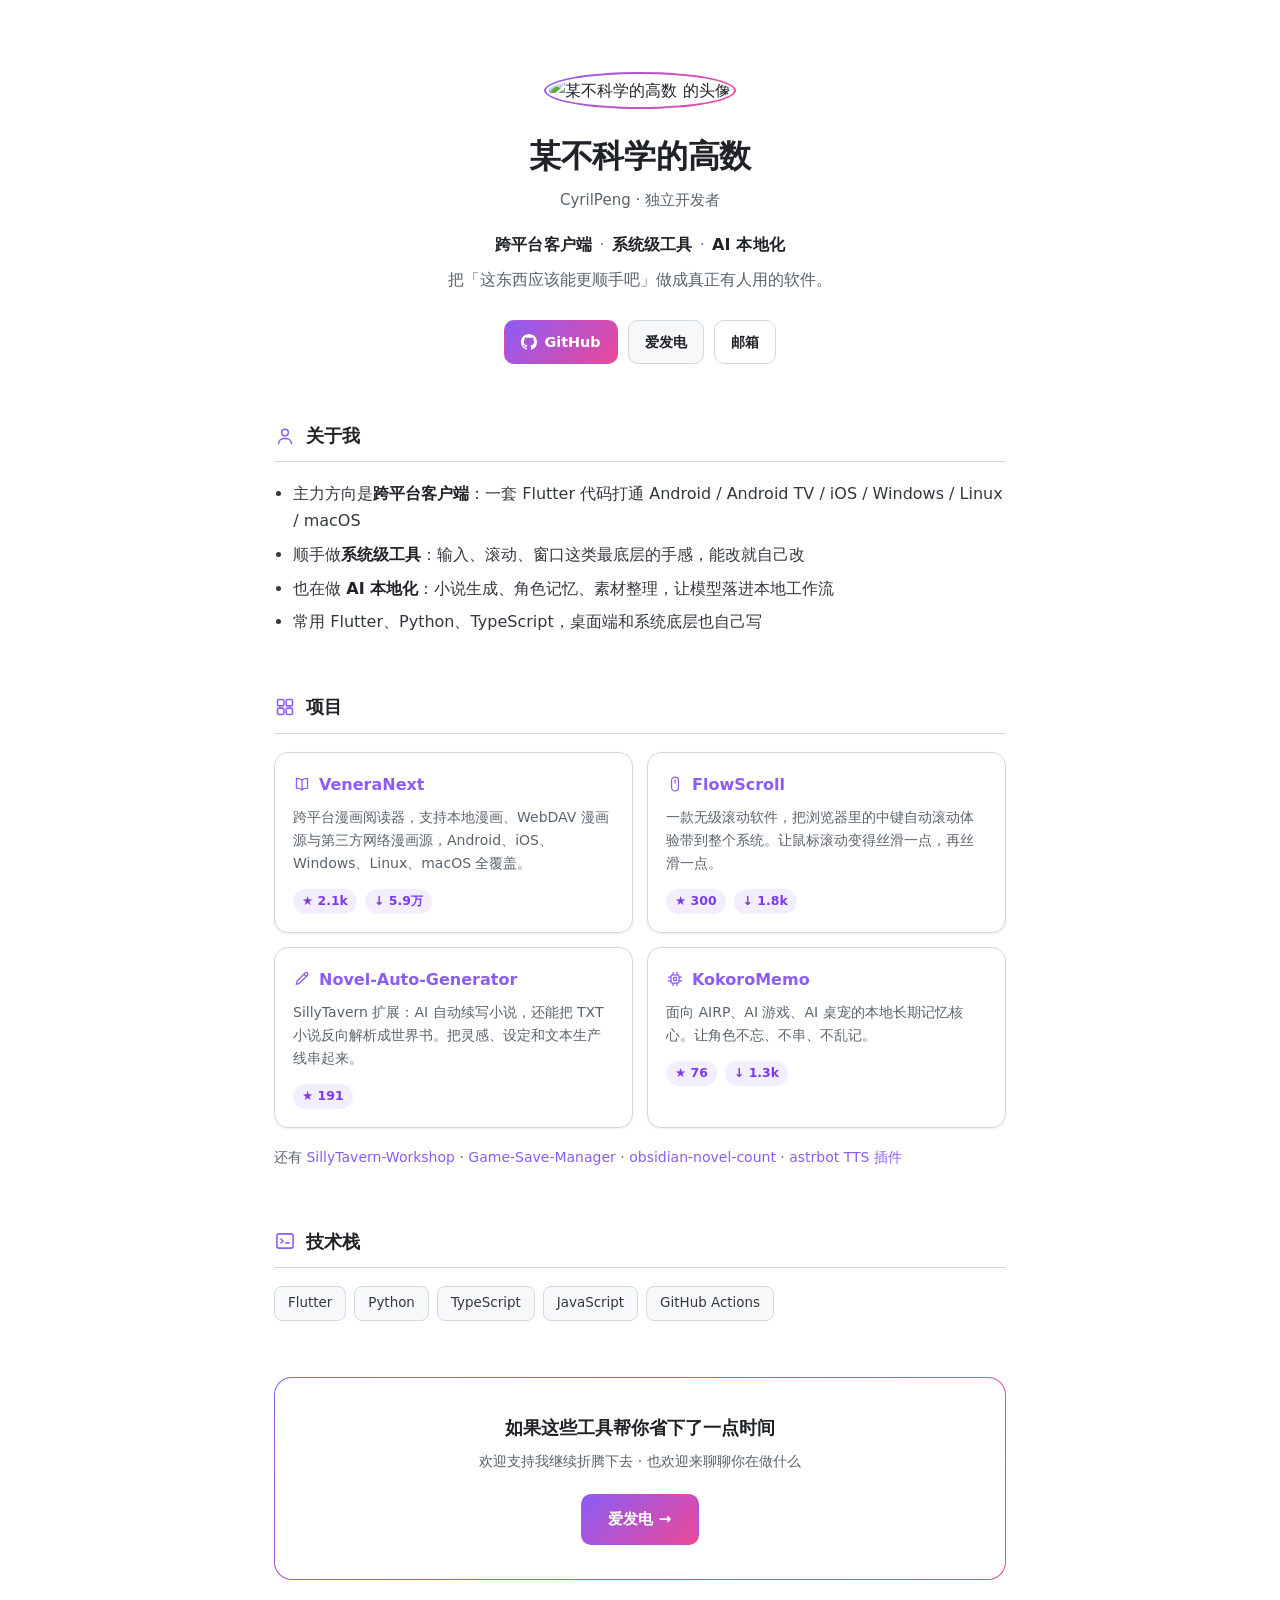
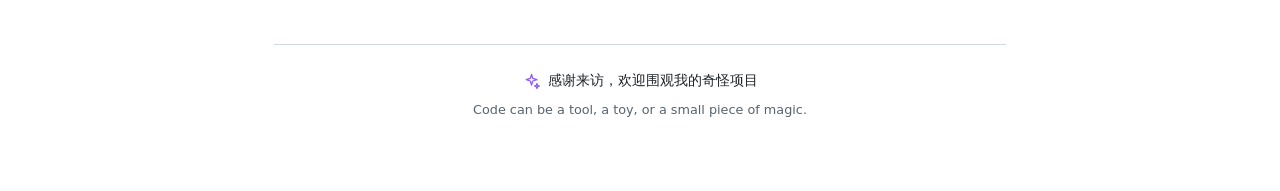
==== index.html @ b2e1025d "feat: 初始化个人主页" ====
<!DOCTYPE html>
<html lang="zh-CN">
<head>
<meta charset="utf-8">
<meta name="viewport" content="width=device-width, initial-scale=1">
<title>某不科学的高数 · CyrilPeng</title>
<meta name="description" content="跨平台客户端 · 系统级工具 · AI 本地化。把「这东西应该能更顺手吧」做成真正有人用的软件。">
<meta name="theme-color" content="#0d1117" media="(prefers-color-scheme: dark)">
<meta name="theme-color" content="#ffffff" media="(prefers-color-scheme: light)">
<link rel="icon" href="assets/icons/sparkle.svg" type="image/svg+xml">
<link rel="stylesheet" href="styles.css">
<meta property="og:title" content="某不科学的高数 · CyrilPeng">
<meta property="og:description" content="跨平台客户端 · 系统级工具 · AI 本地化">
<meta property="og:type" content="profile">
</head>
<body>

<main class="wrap">

  <header class="hero">
    <img class="avatar" src="https://avatars.githubusercontent.com/u/48341401?v=4&s=200" alt="某不科学的高数 的头像" width="112" height="112">
    <h1>某不科学的高数</h1>
    <p class="handle">CyrilPeng · 独立开发者</p>
    <p class="tagline">跨平台客户端<span>·</span>系统级工具<span>·</span>AI 本地化</p>
    <p class="lede">把「这东西应该能更顺手吧」做成真正有人用的软件。</p>

    <nav class="links">
      <a class="btn primary" href="https://github.com/CyrilPeng">
        <svg viewBox="0 0 16 16" width="16" height="16" aria-hidden="true"><path fill="currentColor" d="M8 0C3.58 0 0 3.58 0 8c0 3.54 2.29 6.53 5.47 7.59.4.07.55-.17.55-.38 0-.19-.01-.82-.01-1.49-2.01.37-2.53-.49-2.69-.94-.09-.23-.48-.94-.82-1.13-.28-.15-.68-.52-.01-.53.63-.01 1.08.58 1.23.82.72 1.21 1.87.87 2.33.66.07-.52.28-.87.51-1.07-1.78-.2-3.64-.89-3.64-3.95 0-.87.31-1.59.82-2.15-.08-.2-.36-1.02.08-2.12 0 0 .67-.21 2.2.82.64-.18 1.32-.27 2-.27s1.36.09 2 .27c1.53-1.04 2.2-.82 2.2-.82.44 1.1.16 1.92.08 2.12.51.56.82 1.27.82 2.15 0 3.07-1.87 3.75-3.65 3.95.29.25.54.73.54 1.48 0 1.07-.01 1.93-.01 2.2 0 .21.15.46.55.38A8.01 8.01 0 0 0 16 8c0-4.42-3.58-8-8-8z"/></svg>
        GitHub
      </a>
      <a class="btn" href="https://ifdian.net/a/cyril">爱发电</a>
      <a class="btn ghost" href="mailto:cyrilpeng0715@gmail.com">邮箱</a>
    </nav>
  </header>

  <section class="section">
    <h2><img src="assets/icons/user.svg" width="22" height="22" alt="">关于我</h2>
    <ul class="facts">
      <li>主力方向是<strong>跨平台客户端</strong>：一套 Flutter 代码打通 Android / Android TV / iOS / Windows / Linux / macOS</li>
      <li>顺手做<strong>系统级工具</strong>：输入、滚动、窗口这类最底层的手感，能改就自己改</li>
      <li>也在做 <strong>AI 本地化</strong>：小说生成、角色记忆、素材整理，让模型落进本地工作流</li>
      <li>常用 Flutter、Python、TypeScript，桌面端和系统底层也自己写</li>
    </ul>
  </section>

  <section class="section">
    <h2><img src="assets/icons/grid.svg" width="22" height="22" alt="">项目</h2>

    <div class="cards">

      <a class="card" href="https://github.com/CyrilPeng/venera-next">
        <div class="card-head">
          <img src="assets/icons/book.svg" width="18" height="18" alt="">
          <h3>VeneraNext</h3>
        </div>
        <p>跨平台漫画阅读器，支持本地漫画、WebDAV 漫画源与第三方网络漫画源，Android、iOS、Windows、Linux、macOS 全覆盖。</p>
        <p class="stats">
          <span class="pill">★ <b data-repo="CyrilPeng/venera-next">2.1k</b></span>
          <span class="pill">↓ <b>5.9万</b></span>
        </p>
      </a>

      <a class="card" href="https://github.com/CyrilPeng/FlowScroll">
        <div class="card-head">
          <img src="assets/icons/mouse.svg" width="18" height="18" alt="">
          <h3>FlowScroll</h3>
        </div>
        <p>一款无级滚动软件，把浏览器里的中键自动滚动体验带到整个系统。让鼠标滚动变得丝滑一点，再丝滑一点。</p>
        <p class="stats">
          <span class="pill">★ <b data-repo="CyrilPeng/FlowScroll">300</b></span>
          <span class="pill">↓ <b>1.8k</b></span>
        </p>
      </a>

      <a class="card" href="https://github.com/CyrilPeng/Novel-Auto-Generator">
        <div class="card-head">
          <img src="assets/icons/pen.svg" width="18" height="18" alt="">
          <h3>Novel-Auto-Generator</h3>
        </div>
        <p>SillyTavern 扩展：AI 自动续写小说，还能把 TXT 小说反向解析成世界书。把灵感、设定和文本生产线串起来。</p>
        <p class="stats">
          <span class="pill">★ <b data-repo="CyrilPeng/Novel-Auto-Generator">191</b></span>
        </p>
      </a>

      <a class="card" href="https://github.com/CyrilPeng/KokoroMemo">
        <div class="card-head">
          <img src="assets/icons/chip.svg" width="18" height="18" alt="">
          <h3>KokoroMemo</h3>
        </div>
        <p>面向 AIRP、AI 游戏、AI 桌宠的本地长期记忆核心。让角色不忘、不串、不乱记。</p>
        <p class="stats">
          <span class="pill">★ <b data-repo="CyrilPeng/KokoroMemo">76</b></span>
          <span class="pill">↓ <b>1.3k</b></span>
        </p>
      </a>

    </div>

    <p class="more">
      还有 <a href="https://github.com/CyrilPeng/SillyTavern-Workshop">SillyTavern-Workshop</a> ·
      <a href="https://github.com/CyrilPeng/Game-Save-Manager">Game-Save-Manager</a> ·
      <a href="https://github.com/CyrilPeng/obsidian-novel-count">obsidian-novel-count</a> ·
      <a href="https://github.com/CyrilPeng/astrbot_plugin_universal_tts">astrbot TTS 插件</a>
    </p>
  </section>

  <section class="section">
    <h2><img src="assets/icons/terminal.svg" width="22" height="22" alt="">技术栈</h2>
    <ul class="chips">
      <li>Flutter</li>
      <li>Python</li>
      <li>TypeScript</li>
      <li>JavaScript</li>
      <li>GitHub Actions</li>
    </ul>
  </section>

  <section class="section">
    <div class="cta">
      <p class="cta-title">如果这些工具帮你省下了一点时间</p>
      <p class="cta-sub">欢迎支持我继续折腾下去 · 也欢迎来聊聊你在做什么</p>
      <a class="btn primary lg" href="https://ifdian.net/a/cyril">爱发电 →</a>
    </div>
  </section>

  <footer>
    <p><img src="assets/icons/sparkle.svg" width="18" height="18" alt=""> 感谢来访，欢迎围观我的奇怪项目</p>
    <p class="muted">Code can be a tool, a toy, or a small piece of magic.</p>
  </footer>

</main>

<script>
// 星标数渐进增强：拿不到就保留写死的值
(async () => {
  const nodes = document.querySelectorAll('[data-repo]');
  await Promise.all([...nodes].map(async (el) => {
    try {
      const r = await fetch(`https://api.github.com/repos/${el.dataset.repo}`, { headers: { Accept: 'application/vnd.github+json' } });
      if (!r.ok) return;
      const d = await r.json();
      const n = d.stargazers_count;
      el.textContent = n >= 1000 ? (n / 1000).toFixed(1) + 'k' : String(n);
    } catch (_) { /* 保持默认值 */ }
  }));
})();
</script>

</body>
</html>
---- styles.css ----
:root {
  --bg: #0d1117;
  --surface: #161b22;
  --surface-2: #1c2430;
  --fg: #e6edf3;
  --fg-soft: #c9d1d9;
  --muted: #8b949e;
  --border: #30363d;
  --accent: #8b5cf6;
  --accent-2: #ec4899;
  --pill: rgba(139, 92, 246, .14);
  --shadow: 0 1px 2px rgba(1, 4, 9, .4);
}

@media (prefers-color-scheme: light) {
  :root {
    --bg: #ffffff;
    --surface: #ffffff;
    --surface-2: #f6f8fa;
    --fg: #1f2328;
    --fg-soft: #32383f;
    --muted: #59636e;
    --border: #d1d9e0;
    --pill: rgba(139, 92, 246, .10);
    --shadow: 0 1px 3px rgba(31, 35, 40, .08);
  }
}

* { box-sizing: border-box; }

html { -webkit-text-size-adjust: 100%; }

body {
  margin: 0;
  background: var(--bg);
  color: var(--fg);
  font: 16px/1.7 system-ui, -apple-system, "Segoe UI", "PingFang SC", "Microsoft YaHei", sans-serif;
  -webkit-font-smoothing: antialiased;
}

.wrap {
  max-width: 780px;
  margin: 0 auto;
  padding: 72px 24px 64px;
}

/* ---------- hero ---------- */

.hero { text-align: center; }

.avatar {
  width: 112px;
  height: 112px;
  border-radius: 50%;
  border: 2px solid transparent;
  background:
    linear-gradient(var(--bg), var(--bg)) padding-box,
    linear-gradient(135deg, var(--accent), var(--accent-2)) border-box;
  padding: 3px;
}

.hero h1 {
  margin: 20px 0 4px;
  font-size: 2rem;
  letter-spacing: -.01em;
}

.handle {
  margin: 0;
  color: var(--muted);
  font-size: .94rem;
}

.tagline {
  margin: 18px 0 0;
  font-weight: 600;
  font-size: 1rem;
  letter-spacing: .01em;
}

.tagline span {
  margin: 0 .45em;
  color: var(--accent);
  font-weight: 400;
}

.lede {
  margin: 8px 0 0;
  color: var(--muted);
}

.links {
  display: flex;
  flex-wrap: wrap;
  gap: 10px;
  justify-content: center;
  margin-top: 26px;
}

.btn {
  display: inline-flex;
  align-items: center;
  gap: 7px;
  padding: 9px 16px;
  border-radius: 10px;
  border: 1px solid var(--border);
  background: var(--surface-2);
  color: var(--fg);
  font-size: .9rem;
  font-weight: 600;
  text-decoration: none;
  transition: border-color .15s ease, transform .15s ease, background .15s ease;
}

.btn:hover { border-color: var(--accent); transform: translateY(-1px); }

.btn.primary {
  border-color: transparent;
  background: linear-gradient(135deg, var(--accent), var(--accent-2));
  color: #fff;
}

.btn.primary:hover { filter: brightness(1.07); }

.btn.ghost { background: transparent; }

.btn.lg { padding: 12px 26px; font-size: .95rem; }

/* ---------- sections ---------- */

.section { margin-top: 56px; }

.section h2 {
  display: flex;
  align-items: center;
  gap: 10px;
  margin: 0 0 18px;
  padding-bottom: 10px;
  border-bottom: 1px solid var(--border);
  font-size: 1.15rem;
  font-weight: 600;
}

.section h2 img { display: block; }

.facts {
  margin: 0;
  padding-left: 1.2em;
}

.facts li { margin: .4em 0; color: var(--fg-soft); }

.facts strong { color: var(--fg); }

/* ---------- project cards ---------- */

.cards {
  display: grid;
  grid-template-columns: repeat(2, minmax(0, 1fr));
  gap: 14px;
}

@media (max-width: 640px) {
  .cards { grid-template-columns: 1fr; }
  .wrap { padding-top: 48px; }
  .hero h1 { font-size: 1.65rem; }
}

.card {
  display: block;
  padding: 18px;
  border-radius: 14px;
  border: 1px solid var(--border);
  background: var(--surface);
  box-shadow: var(--shadow);
  color: inherit;
  text-decoration: none;
  transition: border-color .18s ease, transform .18s ease;
}

.card:hover {
  border-color: var(--accent);
  transform: translateY(-2px);
}

.card-head {
  display: flex;
  align-items: center;
  gap: 8px;
  margin-bottom: 8px;
}

.card-head h3 {
  margin: 0;
  font-size: 1rem;
  font-weight: 600;
  color: var(--accent);
}

.card p {
  margin: 0;
  color: var(--muted);
  font-size: .875rem;
  line-height: 1.65;
}

.stats {
  display: flex;
  gap: 8px;
  margin-top: 14px !important;
}

.pill {
  display: inline-block;
  padding: 2px 9px;
  border-radius: 999px;
  background: var(--pill);
  color: var(--accent);
  font-size: .78rem;
  font-weight: 600;
  font-variant-numeric: tabular-nums;
}

@media (prefers-color-scheme: light) {
  .pill { color: #7c3aed; }
}

.more {
  margin: 18px 0 0;
  color: var(--muted);
  font-size: .875rem;
}

.more a { color: var(--accent); text-decoration: none; }
.more a:hover { text-decoration: underline; }

/* ---------- chips ---------- */

.chips {
  display: flex;
  flex-wrap: wrap;
  gap: 8px;
  margin: 0;
  padding: 0;
  list-style: none;
}

.chips li {
  padding: 5px 13px;
  border-radius: 8px;
  border: 1px solid var(--border);
  background: var(--surface-2);
  font-size: .84rem;
  font-weight: 500;
  color: var(--fg-soft);
}

/* ---------- cta ---------- */

.cta {
  position: relative;
  padding: 34px 24px;
  border-radius: 18px;
  border: 1px solid transparent;
  background:
    linear-gradient(var(--surface), var(--surface)) padding-box,
    linear-gradient(135deg, var(--accent), var(--accent-2)) border-box;
  text-align: center;
}

.cta-title {
  margin: 0;
  font-size: 1.15rem;
  font-weight: 700;
}

.cta-sub {
  margin: 6px 0 20px;
  color: var(--muted);
  font-size: .9rem;
}

/* ---------- footer ---------- */

footer {
  margin-top: 64px;
  padding-top: 24px;
  border-top: 1px solid var(--border);
  text-align: center;
  font-size: .875rem;
}

footer p {
  display: flex;
  align-items: center;
  justify-content: center;
  gap: 7px;
  margin: 0 0 6px;
}

.muted { color: var(--muted); font-size: .8rem; }

@media (prefers-reduced-motion: reduce) {
  * { transition: none !important; }
}
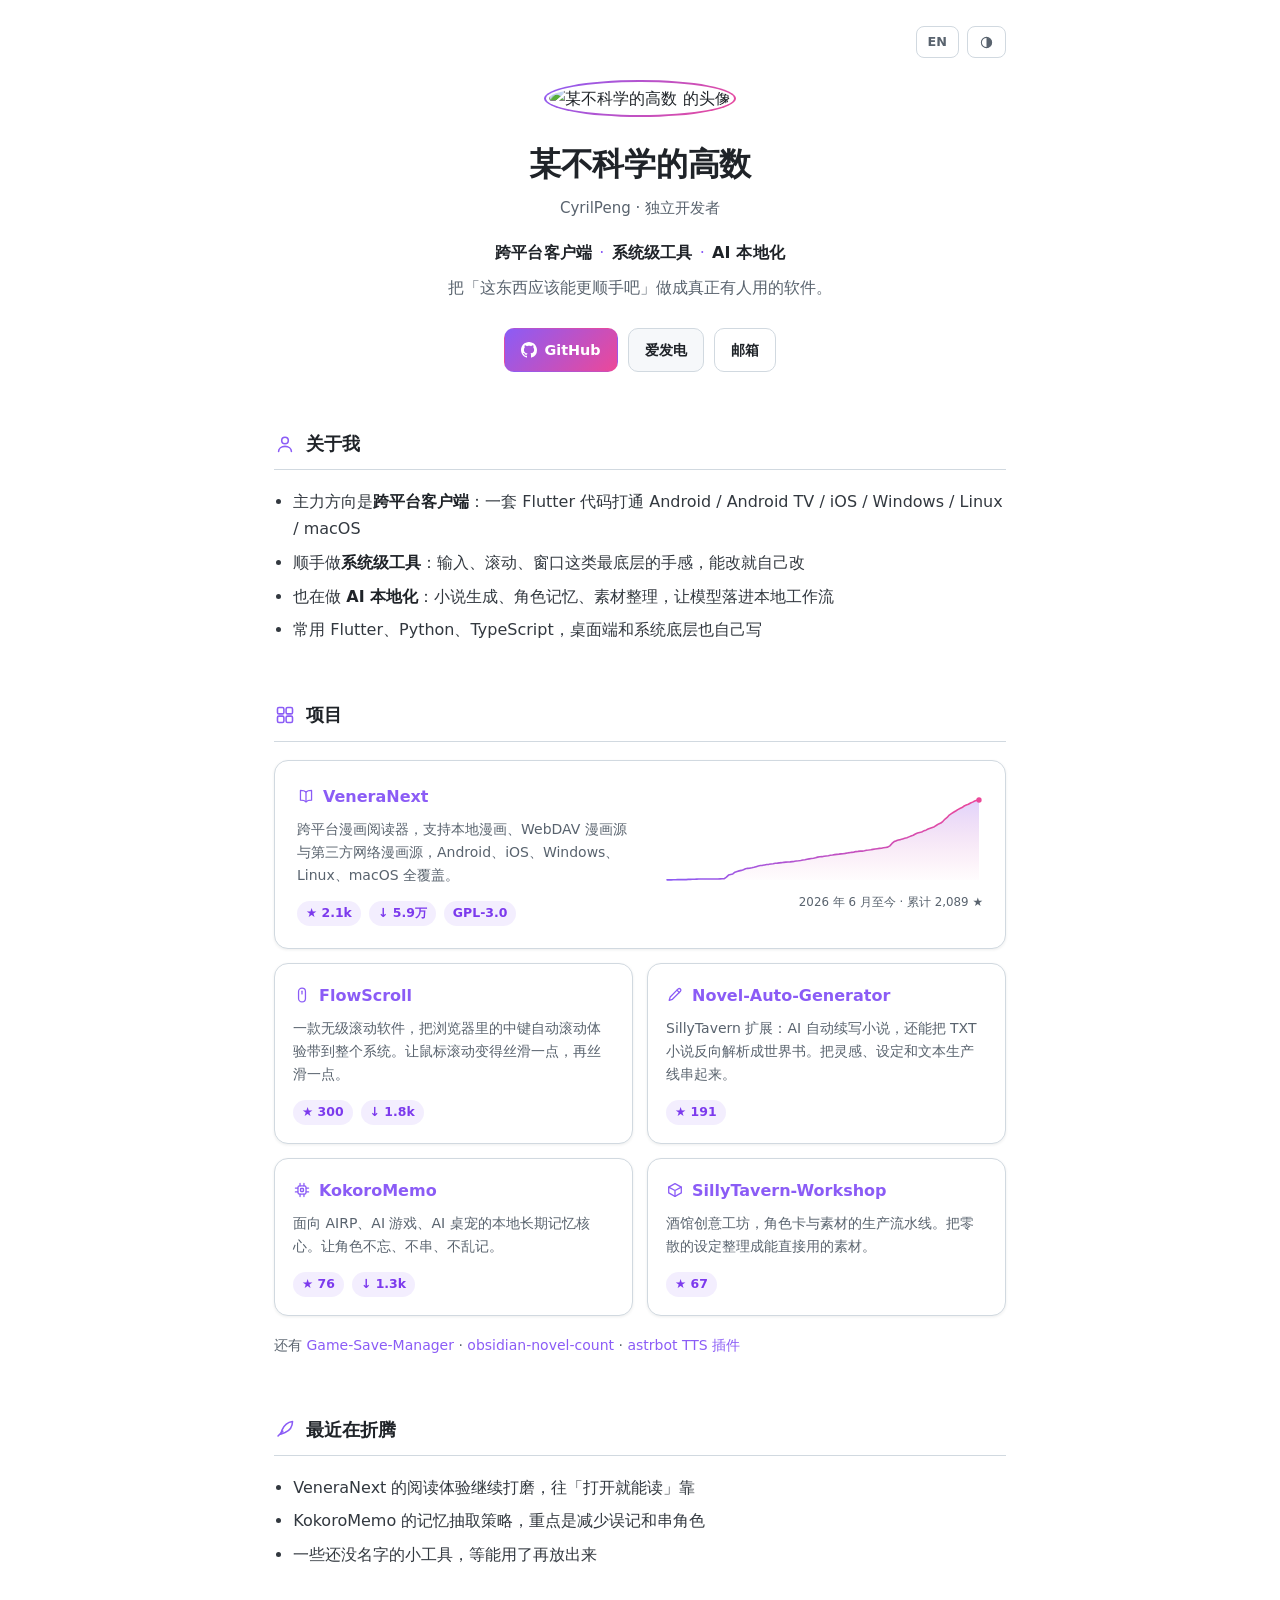
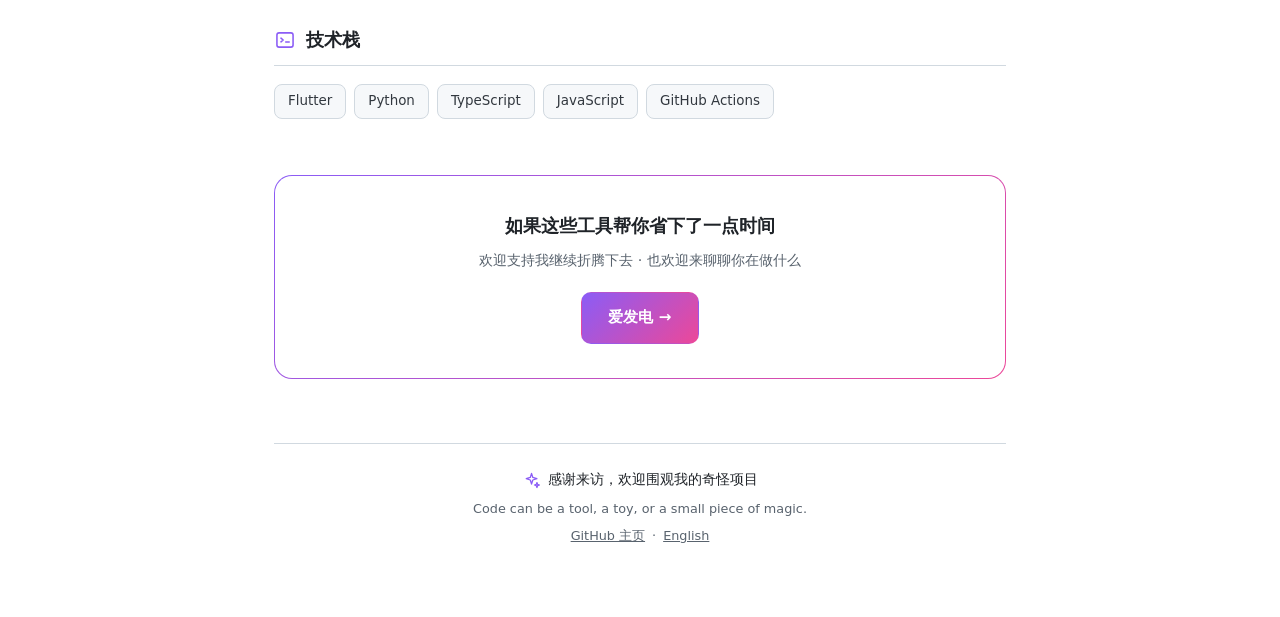
==== commit c37fc786: "feat: 补全分享卡、可访问性与内容，增加英文版 - 新增 1200x630 社交分享卡与 og/twitter 标签、canonical、JSON-LD - 补 :focus-visible 键盘" ====
--- a/index.html
+++ b/index.html
@@ -1,30 +1,72 @@
 <!DOCTYPE html>
-<html lang="zh-CN">
+<html lang="zh-CN" data-theme="auto">
 <head>
 <meta charset="utf-8">
 <meta name="viewport" content="width=device-width, initial-scale=1">
 <title>某不科学的高数 · CyrilPeng</title>
 <meta name="description" content="跨平台客户端 · 系统级工具 · AI 本地化。把「这东西应该能更顺手吧」做成真正有人用的软件。">
+<link rel="canonical" href="https://cyrilpeng.github.io/">
+<meta name="author" content="CyrilPeng">
+
+<meta property="og:type" content="profile">
+<meta property="og:site_name" content="某不科学的高数">
+<meta property="og:locale" content="zh_CN">
+<meta property="og:url" content="https://cyrilpeng.github.io/">
+<meta property="og:title" content="某不科学的高数 · CyrilPeng">
+<meta property="og:description" content="跨平台客户端 · 系统级工具 · AI 本地化">
+<meta property="og:image" content="https://cyrilpeng.github.io/assets/og.png">
+<meta property="og:image:width" content="1200">
+<meta property="og:image:height" content="630">
+<meta property="og:image:alt" content="某不科学的高数 · 独立开发者，VeneraNext 2,089 星标">
+<meta name="twitter:card" content="summary_large_image">
+<meta name="twitter:title" content="某不科学的高数 · CyrilPeng">
+<meta name="twitter:description" content="跨平台客户端 · 系统级工具 · AI 本地化">
+<meta name="twitter:image" content="https://cyrilpeng.github.io/assets/og.png">
+
 <meta name="theme-color" content="#0d1117" media="(prefers-color-scheme: dark)">
 <meta name="theme-color" content="#ffffff" media="(prefers-color-scheme: light)">
 <link rel="icon" href="assets/icons/sparkle.svg" type="image/svg+xml">
+<link rel="alternate" hreflang="zh-CN" href="https://cyrilpeng.github.io/">
+<link rel="alternate" hreflang="en" href="https://cyrilpeng.github.io/en.html">
 <link rel="stylesheet" href="styles.css">
-<meta property="og:title" content="某不科学的高数 · CyrilPeng">
-<meta property="og:description" content="跨平台客户端 · 系统级工具 · AI 本地化">
-<meta property="og:type" content="profile">
+<script>try{var t=localStorage.getItem('cp-theme');document.documentElement.setAttribute('data-theme',t||'auto');}catch(e){}</script>
+
+<script type="application/ld+json">
+{
+  "@context": "https://schema.org",
+  "@type": "Person",
+  "name": "某不科学的高数",
+  "alternateName": "CyrilPeng",
+  "url": "https://cyrilpeng.github.io/",
+  "image": "https://avatars.githubusercontent.com/u/48341401?v=4",
+  "jobTitle": "独立开发者",
+  "description": "跨平台客户端、系统级工具与 AI 本地化工具的作者",
+  "sameAs": ["https://github.com/CyrilPeng", "https://ifdian.net/a/cyril"],
+  "knowsAbout": ["Flutter", "Dart", "Python", "TypeScript", "跨平台开发", "AI 应用"]
+}
+</script>
 </head>
 <body>
 
 <main class="wrap">
 
+  <nav class="toolbar" aria-label="页面选项">
+    <a class="tool" href="en.html" hreflang="en" lang="en">EN</a>
+    <button class="tool" id="theme-toggle" type="button">
+      <svg class="ico ico-auto" viewBox="0 0 24 24" width="15" height="15" fill="none" stroke="currentColor" stroke-width="1.7" aria-hidden="true"><circle cx="12" cy="12" r="8.2"/><path d="M12 3.8a8.2 8.2 0 0 1 0 16.4z" fill="currentColor" stroke="none"/></svg>
+      <svg class="ico ico-light" viewBox="0 0 24 24" width="15" height="15" fill="none" stroke="currentColor" stroke-width="1.7" stroke-linecap="round" aria-hidden="true"><circle cx="12" cy="12" r="4.2"/><path d="M12 2.6v2.2M12 19.2v2.2M2.6 12h2.2M19.2 12h2.2M5.5 5.5l1.6 1.6M16.9 16.9l1.6 1.6M18.5 5.5l-1.6 1.6M7.1 16.9l-1.6 1.6"/></svg>
+      <svg class="ico ico-dark" viewBox="0 0 24 24" width="15" height="15" fill="none" stroke="currentColor" stroke-width="1.7" stroke-linejoin="round" aria-hidden="true"><path d="M20.2 14.3A8.4 8.4 0 0 1 9.7 3.8a8.5 8.5 0 1 0 10.5 10.5z"/></svg>
+    </button>
+  </nav>
+
   <header class="hero">
-    <img class="avatar" src="https://avatars.githubusercontent.com/u/48341401?v=4&s=200" alt="某不科学的高数 的头像" width="112" height="112">
+    <img class="avatar" src="https://avatars.githubusercontent.com/u/48341401?v=4&amp;s=200" alt="某不科学的高数 的头像" width="112" height="112">
     <h1>某不科学的高数</h1>
     <p class="handle">CyrilPeng · 独立开发者</p>
     <p class="tagline">跨平台客户端<span>·</span>系统级工具<span>·</span>AI 本地化</p>
     <p class="lede">把「这东西应该能更顺手吧」做成真正有人用的软件。</p>
 
-    <nav class="links">
+    <nav class="links" aria-label="联系方式">
       <a class="btn primary" href="https://github.com/CyrilPeng">
         <svg viewBox="0 0 16 16" width="16" height="16" aria-hidden="true"><path fill="currentColor" d="M8 0C3.58 0 0 3.58 0 8c0 3.54 2.29 6.53 5.47 7.59.4.07.55-.17.55-.38 0-.19-.01-.82-.01-1.49-2.01.37-2.53-.49-2.69-.94-.09-.23-.48-.94-.82-1.13-.28-.15-.68-.52-.01-.53.63-.01 1.08.58 1.23.82.72 1.21 1.87.87 2.33.66.07-.52.28-.87.51-1.07-1.78-.2-3.64-.89-3.64-3.95 0-.87.31-1.59.82-2.15-.08-.2-.36-1.02.08-2.12 0 0 .67-.21 2.2.82.64-.18 1.32-.27 2-.27s1.36.09 2 .27c1.53-1.04 2.2-.82 2.2-.82.44 1.1.16 1.92.08 2.12.51.56.82 1.27.82 2.15 0 3.07-1.87 3.75-3.65 3.95.29.25.54.73.54 1.48 0 1.07-.01 1.93-.01 2.2 0 .21.15.46.55.38A8.01 8.01 0 0 0 16 8c0-4.42-3.58-8-8-8z"/></svg>
         GitHub
@@ -49,16 +91,23 @@
 
     <div class="cards">
 
-      <a class="card" href="https://github.com/CyrilPeng/venera-next">
-        <div class="card-head">
-          <img src="assets/icons/book.svg" width="18" height="18" alt="">
-          <h3>VeneraNext</h3>
-        </div>
-        <p>跨平台漫画阅读器，支持本地漫画、WebDAV 漫画源与第三方网络漫画源，Android、iOS、Windows、Linux、macOS 全覆盖。</p>
-        <p class="stats">
-          <span class="pill">★ <b data-repo="CyrilPeng/venera-next">2.1k</b></span>
-          <span class="pill">↓ <b>5.9万</b></span>
-        </p>
+      <a class="card featured" href="https://github.com/CyrilPeng/venera-next">
+        <div>
+          <div class="card-head">
+            <img src="assets/icons/book.svg" width="18" height="18" alt="">
+            <h3>VeneraNext</h3>
+          </div>
+          <p>跨平台漫画阅读器，支持本地漫画、WebDAV 漫画源与第三方网络漫画源，Android、iOS、Windows、Linux、macOS 全覆盖。</p>
+          <p class="stats">
+            <span class="pill">★ <b data-repo="CyrilPeng/venera-next">2.1k</b></span>
+            <span class="pill">↓ <b>5.9万</b></span>
+            <span class="pill">GPL-3.0</span>
+          </p>
+        </div>
+        <figure class="chart">
+          <img src="assets/stars.svg" alt="VeneraNext 累计星标增长曲线，2026 年 6 月至今升至 2,089" width="480" height="132" loading="lazy">
+          <figcaption>2026 年 6 月至今 · 累计 2,089 ★</figcaption>
+        </figure>
       </a>
 
       <a class="card" href="https://github.com/CyrilPeng/FlowScroll">
@@ -96,14 +145,33 @@
         </p>
       </a>
 
+      <a class="card" href="https://github.com/CyrilPeng/SillyTavern-Workshop">
+        <div class="card-head">
+          <img src="assets/icons/box.svg" width="18" height="18" alt="">
+          <h3>SillyTavern-Workshop</h3>
+        </div>
+        <p>酒馆创意工坊，角色卡与素材的生产流水线。把零散的设定整理成能直接用的素材。</p>
+        <p class="stats">
+          <span class="pill">★ <b data-repo="CyrilPeng/SillyTavern-Workshop">67</b></span>
+        </p>
+      </a>
+
     </div>
 
     <p class="more">
-      还有 <a href="https://github.com/CyrilPeng/SillyTavern-Workshop">SillyTavern-Workshop</a> ·
-      <a href="https://github.com/CyrilPeng/Game-Save-Manager">Game-Save-Manager</a> ·
+      还有 <a href="https://github.com/CyrilPeng/Game-Save-Manager">Game-Save-Manager</a> ·
       <a href="https://github.com/CyrilPeng/obsidian-novel-count">obsidian-novel-count</a> ·
       <a href="https://github.com/CyrilPeng/astrbot_plugin_universal_tts">astrbot TTS 插件</a>
     </p>
+  </section>
+
+  <section class="section">
+    <h2><img src="assets/icons/feather.svg" width="22" height="22" alt="">最近在折腾</h2>
+    <ul class="facts">
+      <li>VeneraNext 的阅读体验继续打磨，往「打开就能读」靠</li>
+      <li>KokoroMemo 的记忆抽取策略，重点是减少误记和串角色</li>
+      <li>一些还没名字的小工具，等能用了再放出来</li>
+    </ul>
   </section>
 
   <section class="section">
@@ -128,25 +196,11 @@
   <footer>
     <p><img src="assets/icons/sparkle.svg" width="18" height="18" alt=""> 感谢来访，欢迎围观我的奇怪项目</p>
     <p class="muted">Code can be a tool, a toy, or a small piece of magic.</p>
+    <p class="muted"><a href="https://github.com/CyrilPeng/CyrilPeng">GitHub 主页</a> · <a href="en.html" hreflang="en" lang="en">English</a></p>
   </footer>
 
 </main>
 
-<script>
-// 星标数渐进增强：拿不到就保留写死的值
-(async () => {
-  const nodes = document.querySelectorAll('[data-repo]');
-  await Promise.all([...nodes].map(async (el) => {
-    try {
-      const r = await fetch(`https://api.github.com/repos/${el.dataset.repo}`, { headers: { Accept: 'application/vnd.github+json' } });
-      if (!r.ok) return;
-      const d = await r.json();
-      const n = d.stargazers_count;
-      el.textContent = n >= 1000 ? (n / 1000).toFixed(1) + 'k' : String(n);
-    } catch (_) { /* 保持默认值 */ }
-  }));
-})();
-</script>
-
+<script src="app.js" defer></script>
 </body>
 </html>
--- a/styles.css
+++ b/styles.css
@@ -1,3 +1,5 @@
+/* ---------- 主题变量 ---------- */
+
 :root {
   --bg: #0d1117;
   --surface: #161b22;
@@ -10,10 +12,11 @@
   --accent-2: #ec4899;
   --pill: rgba(139, 92, 246, .14);
   --shadow: 0 1px 2px rgba(1, 4, 9, .4);
+  color-scheme: dark;
 }
 
 @media (prefers-color-scheme: light) {
-  :root {
+  :root:not([data-theme="dark"]) {
     --bg: #ffffff;
     --surface: #ffffff;
     --surface-2: #f6f8fa;
@@ -23,8 +26,24 @@
     --border: #d1d9e0;
     --pill: rgba(139, 92, 246, .10);
     --shadow: 0 1px 3px rgba(31, 35, 40, .08);
+    color-scheme: light;
   }
 }
+
+:root[data-theme="light"] {
+  --bg: #ffffff;
+  --surface: #ffffff;
+  --surface-2: #f6f8fa;
+  --fg: #1f2328;
+  --fg-soft: #32383f;
+  --muted: #59636e;
+  --border: #d1d9e0;
+  --pill: rgba(139, 92, 246, .10);
+  --shadow: 0 1px 3px rgba(31, 35, 40, .08);
+  color-scheme: light;
+}
+
+/* ---------- 基础 ---------- */
 
 * { box-sizing: border-box; }
 
@@ -38,11 +57,58 @@
   -webkit-font-smoothing: antialiased;
 }
 
+a { color: inherit; }
+
+:focus-visible {
+  outline: 2px solid var(--accent);
+  outline-offset: 3px;
+  border-radius: 8px;
+}
+
 .wrap {
   max-width: 780px;
   margin: 0 auto;
-  padding: 72px 24px 64px;
-}
+  padding: 26px 24px 64px;
+}
+
+/* ---------- 工具条 ---------- */
+
+.toolbar {
+  display: flex;
+  justify-content: flex-end;
+  align-items: center;
+  gap: 8px;
+  margin-bottom: 22px;
+}
+
+.tool {
+  display: inline-flex;
+  align-items: center;
+  gap: 6px;
+  height: 32px;
+  padding: 0 11px;
+  border: 1px solid var(--border);
+  border-radius: 8px;
+  background: transparent;
+  color: var(--muted);
+  font: inherit;
+  font-size: .8rem;
+  font-weight: 600;
+  text-decoration: none;
+  cursor: pointer;
+  transition: color .15s ease, border-color .15s ease;
+}
+
+.tool:hover { color: var(--fg); border-color: var(--accent); }
+
+.tool svg { display: block; }
+
+.tool .ico { display: none; }
+
+html[data-theme="light"] .tool .ico-light,
+html[data-theme="dark"] .tool .ico-dark,
+html[data-theme="auto"] .tool .ico-auto,
+html:not([data-theme]) .tool .ico-auto { display: block; }
 
 /* ---------- hero ---------- */
 
@@ -126,7 +192,7 @@
 
 .btn.lg { padding: 12px 26px; font-size: .95rem; }
 
-/* ---------- sections ---------- */
+/* ---------- 区块 ---------- */
 
 .section { margin-top: 56px; }
 
@@ -152,18 +218,12 @@
 
 .facts strong { color: var(--fg); }
 
-/* ---------- project cards ---------- */
+/* ---------- 项目卡片 ---------- */
 
 .cards {
   display: grid;
   grid-template-columns: repeat(2, minmax(0, 1fr));
   gap: 14px;
-}
-
-@media (max-width: 640px) {
-  .cards { grid-template-columns: 1fr; }
-  .wrap { padding-top: 48px; }
-  .hero h1 { font-size: 1.65rem; }
 }
 
 .card {
@@ -222,7 +282,32 @@
 }
 
 @media (prefers-color-scheme: light) {
-  .pill { color: #7c3aed; }
+  :root:not([data-theme="dark"]) .pill { color: #7c3aed; }
+}
+
+:root[data-theme="light"] .pill { color: #7c3aed; }
+
+/* 主卡：VeneraNext 跨两列并带星标曲线 */
+
+.card.featured {
+  grid-column: 1 / -1;
+  display: grid;
+  grid-template-columns: minmax(0, 1fr) 320px;
+  gap: 28px;
+  align-items: center;
+  padding: 22px;
+}
+
+.chart { margin: 0; min-width: 0; }
+
+.chart img { display: block; width: 100%; height: auto; }
+
+.chart figcaption {
+  margin-top: 8px;
+  color: var(--muted);
+  font-size: .74rem;
+  text-align: right;
+  font-variant-numeric: tabular-nums;
 }
 
 .more {
@@ -255,10 +340,9 @@
   color: var(--fg-soft);
 }
 
-/* ---------- cta ---------- */
+/* ---------- CTA ---------- */
 
 .cta {
-  position: relative;
   padding: 34px 24px;
   border-radius: 18px;
   border: 1px solid transparent;
@@ -280,7 +364,7 @@
   font-size: .9rem;
 }
 
-/* ---------- footer ---------- */
+/* ---------- 页脚 ---------- */
 
 footer {
   margin-top: 64px;
@@ -296,9 +380,23 @@
   justify-content: center;
   gap: 7px;
   margin: 0 0 6px;
+  flex-wrap: wrap;
 }
 
 .muted { color: var(--muted); font-size: .8rem; }
+
+/* ---------- 响应式 ---------- */
+
+@media (max-width: 720px) {
+  .card.featured { grid-template-columns: 1fr; }
+  .chart figcaption { text-align: left; }
+}
+
+@media (max-width: 640px) {
+  .cards { grid-template-columns: 1fr; }
+  .wrap { padding: 20px 20px 48px; }
+  .hero h1 { font-size: 1.65rem; }
+}
 
 @media (prefers-reduced-motion: reduce) {
   * { transition: none !important; }
